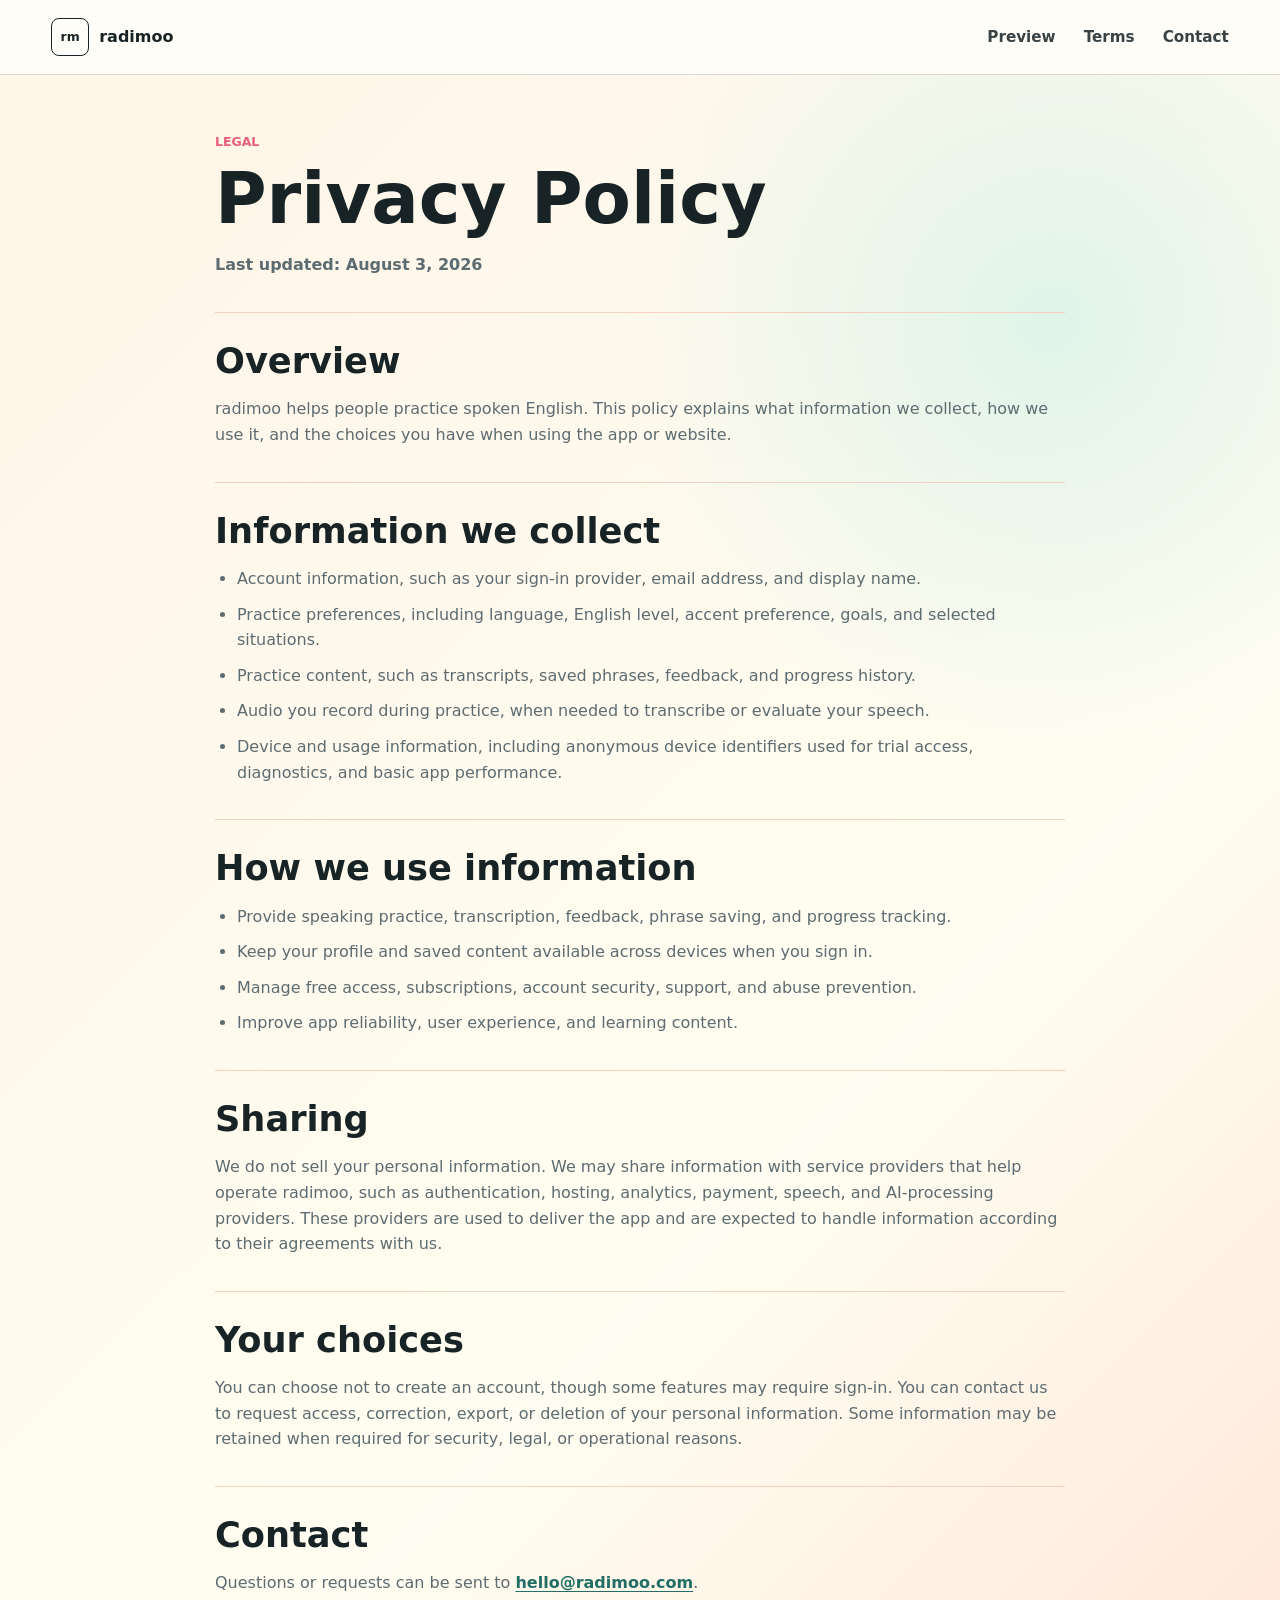
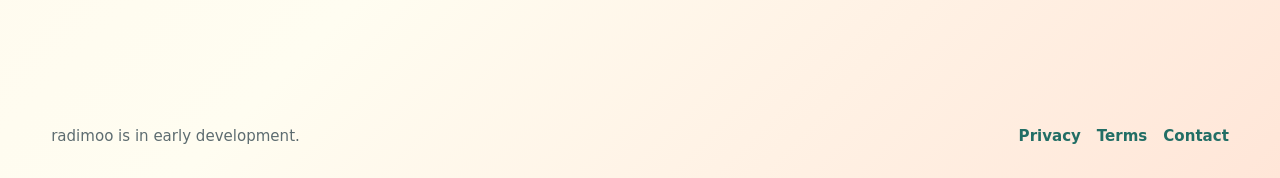
==== privacy/index.html @ b324d168 "Add public legal pages" ====
<!doctype html>
<html lang="en">
  <head>
    <meta charset="utf-8" />
    <meta name="viewport" content="width=device-width, initial-scale=1" />
    <meta
      name="description"
      content="Privacy Policy for radimoo, an English speaking practice app."
    />
    <title>Privacy Policy | radimoo</title>
    <link rel="icon" href="../favicon.svg" type="image/svg+xml" />
    <link rel="stylesheet" href="../styles.css" />
  </head>
  <body class="legal-page">
    <header class="site-header is-scrolled" aria-label="Site header">
      <a class="brand" href="../index.html" aria-label="radimoo home">
        <span class="brand-mark" aria-hidden="true">rm</span>
        <span>radimoo</span>
      </a>
      <nav class="nav-links" aria-label="Main navigation">
        <a href="../index.html#preview">Preview</a>
        <a href="../terms/">Terms</a>
        <a href="mailto:hello@radimoo.com">Contact</a>
      </nav>
    </header>

    <main class="legal-main">
      <p class="eyebrow">Legal</p>
      <h1>Privacy Policy</h1>
      <p class="legal-updated">Last updated: August 3, 2026</p>

      <section class="legal-section">
        <h2>Overview</h2>
        <p>
          radimoo helps people practice spoken English. This policy explains what information we
          collect, how we use it, and the choices you have when using the app or website.
        </p>
      </section>

      <section class="legal-section">
        <h2>Information we collect</h2>
        <ul>
          <li>Account information, such as your sign-in provider, email address, and display name.</li>
          <li>Practice preferences, including language, English level, accent preference, goals, and selected situations.</li>
          <li>Practice content, such as transcripts, saved phrases, feedback, and progress history.</li>
          <li>Audio you record during practice, when needed to transcribe or evaluate your speech.</li>
          <li>Device and usage information, including anonymous device identifiers used for trial access, diagnostics, and basic app performance.</li>
        </ul>
      </section>

      <section class="legal-section">
        <h2>How we use information</h2>
        <ul>
          <li>Provide speaking practice, transcription, feedback, phrase saving, and progress tracking.</li>
          <li>Keep your profile and saved content available across devices when you sign in.</li>
          <li>Manage free access, subscriptions, account security, support, and abuse prevention.</li>
          <li>Improve app reliability, user experience, and learning content.</li>
        </ul>
      </section>

      <section class="legal-section">
        <h2>Sharing</h2>
        <p>
          We do not sell your personal information. We may share information with service providers
          that help operate radimoo, such as authentication, hosting, analytics, payment, speech,
          and AI-processing providers. These providers are used to deliver the app and are expected
          to handle information according to their agreements with us.
        </p>
      </section>

      <section class="legal-section">
        <h2>Your choices</h2>
        <p>
          You can choose not to create an account, though some features may require sign-in. You can
          contact us to request access, correction, export, or deletion of your personal information.
          Some information may be retained when required for security, legal, or operational reasons.
        </p>
      </section>

      <section class="legal-section">
        <h2>Contact</h2>
        <p>
          Questions or requests can be sent to
          <a href="mailto:hello@radimoo.com">hello@radimoo.com</a>.
        </p>
      </section>
    </main>

    <footer class="site-footer">
      <p>radimoo is in early development.</p>
      <nav class="footer-links" aria-label="Legal and contact links">
        <a href="../privacy/">Privacy</a>
        <a href="../terms/">Terms</a>
        <a href="mailto:hello@radimoo.com">Contact</a>
      </nav>
    </footer>
  </body>
</html>
---- styles.css ----
:root {
  color-scheme: light;
  --ink: #182326;
  --muted: #5d6c70;
  --soft: #ffe6d8;
  --paper: #fff4e8;
  --line: #f5cfc0;
  --teal: #2f8f83;
  --teal-dark: #226e65;
  --coral: #e85d7a;
  --gold: #f7b733;
  --mint: #ddf3e8;
  --peach: #ffe2c5;
  --white: #ffffff;
  --shadow: 0 18px 55px rgba(24, 35, 38, 0.14);
  font-family:
    Inter, ui-sans-serif, system-ui, -apple-system, BlinkMacSystemFont, "Segoe UI", sans-serif;
}

* {
  box-sizing: border-box;
}

html {
  scroll-behavior: smooth;
}

body {
  margin: 0;
  background: var(--paper);
  color: var(--ink);
  font-size: 16px;
  line-height: 1.6;
}

a {
  color: inherit;
  text-decoration: none;
}

.site-header {
  position: fixed;
  z-index: 10;
  top: 0;
  left: 0;
  right: 0;
  display: flex;
  align-items: center;
  justify-content: space-between;
  gap: 24px;
  padding: 18px clamp(18px, 4vw, 56px);
  color: var(--ink);
}

.site-header.is-scrolled {
  background: rgba(255, 253, 248, 0.94);
  border-bottom: 1px solid rgba(217, 210, 197, 0.8);
  color: var(--ink);
  backdrop-filter: blur(18px);
}

.brand {
  display: inline-flex;
  align-items: center;
  gap: 10px;
  font-weight: 800;
}

.brand-mark {
  display: inline-grid;
  width: 38px;
  height: 38px;
  place-items: center;
  border: 1px solid currentColor;
  border-radius: 8px;
  font-size: 0.78rem;
  font-weight: 900;
}

.nav-links {
  display: flex;
  align-items: center;
  gap: clamp(14px, 2.2vw, 28px);
  font-size: 0.95rem;
  font-weight: 700;
}

.nav-links a {
  opacity: 0.86;
}

.nav-links a:hover,
.nav-links a:focus-visible {
  opacity: 1;
}

.hero {
  position: relative;
  min-height: 88vh;
  display: flex;
  align-items: center;
  justify-content: space-between;
  gap: clamp(28px, 6vw, 80px);
  padding: 132px clamp(20px, 6vw, 76px) 76px;
  color: var(--ink);
  background:
    radial-gradient(circle at 82% 28%, rgba(255, 226, 197, 0.95), rgba(255, 226, 197, 0) 26%),
    linear-gradient(135deg, #fff4e8 0%, #fffdf1 50%, #ddf3e8 100%);
}

.hero-content {
  position: relative;
  z-index: 1;
  max-width: 760px;
}

.eyebrow {
  margin: 0 0 12px;
  color: var(--coral);
  font-size: 0.78rem;
  font-weight: 900;
  text-transform: uppercase;
}

.hero .eyebrow {
  color: var(--coral);
}

h1,
h2,
h3,
p {
  overflow-wrap: anywhere;
}

h1 {
  margin: 0;
  max-width: 980px;
  font-size: clamp(3rem, 6.4vw, 5.75rem);
  line-height: 0.95;
  letter-spacing: 0;
}

h2 {
  margin: 0;
  font-size: clamp(2rem, 4vw, 4.25rem);
  line-height: 1.02;
  letter-spacing: 0;
}

h3 {
  margin: 0 0 8px;
  font-size: 1.1rem;
  line-height: 1.25;
}

.hero-copy {
  max-width: 660px;
  margin: 28px 0 0;
  color: var(--muted);
  font-size: clamp(1.05rem, 2vw, 1.28rem);
}

.hero-actions {
  display: flex;
  flex-wrap: wrap;
  gap: 12px;
  margin-top: 34px;
}

.button {
  display: inline-flex;
  min-height: 48px;
  align-items: center;
  justify-content: center;
  border: 1px solid transparent;
  border-radius: 8px;
  padding: 12px 18px;
  font-weight: 850;
  line-height: 1.2;
  transition:
    transform 160ms ease,
    box-shadow 160ms ease,
    background 160ms ease;
}

.button:hover,
.button:focus-visible {
  transform: translateY(-1px);
}

.button-primary {
  background: var(--coral);
  color: var(--white);
  box-shadow: 0 12px 28px rgba(217, 87, 67, 0.28);
}

.button-primary:hover,
.button-primary:focus-visible {
  background: #c94633;
}

.button-secondary {
  border-color: rgba(47, 143, 131, 0.28);
  color: var(--teal-dark);
  background: rgba(255, 255, 255, 0.56);
}

.hero-moo {
  position: relative;
  z-index: 1;
  display: grid;
  width: min(320px, 32vw);
  min-width: 220px;
  place-items: center;
  border: 1px solid rgba(245, 207, 192, 0.8);
  border-radius: 8px;
  padding: 34px;
  background: rgba(255, 253, 241, 0.68);
  box-shadow: var(--shadow);
}

.hero-moo img {
  width: 100%;
  height: auto;
  display: block;
}

.section-band {
  background: var(--soft);
  border-block: 1px solid var(--line);
}

.section-inner {
  width: min(1120px, calc(100% - 40px));
  margin: 0 auto;
  padding: 86px 0;
}

.two-column,
.waitlist-layout {
  display: grid;
  grid-template-columns: minmax(0, 0.92fr) minmax(0, 1.08fr);
  gap: clamp(32px, 6vw, 76px);
  align-items: start;
}

.two-column p,
.waitlist-copy p,
.preview-copy p {
  margin: 0;
  color: var(--muted);
  font-size: 1.12rem;
}

.section-heading {
  max-width: 760px;
  margin-bottom: 34px;
}

.benefit-grid {
  display: grid;
  grid-template-columns: repeat(3, minmax(0, 1fr));
  gap: 18px;
}

.preview-layout {
  display: grid;
  grid-template-columns: minmax(0, 0.9fr) minmax(320px, 1.1fr);
  gap: clamp(36px, 7vw, 90px);
  align-items: center;
}

.preview-copy {
  display: grid;
  gap: 22px;
}

.preview-points {
  display: flex;
  flex-wrap: wrap;
  gap: 10px;
}

.preview-points span {
  border: 1px solid rgba(31, 122, 117, 0.22);
  border-radius: 999px;
  padding: 8px 12px;
  background: rgba(31, 122, 117, 0.08);
  color: var(--teal-dark);
  font-size: 0.92rem;
  font-weight: 850;
}

.phone-stage {
  position: relative;
  min-height: 580px;
}

.phone-frame {
  border: 10px solid #10191b;
  border-radius: 38px;
  background: #10191b;
  box-shadow: var(--shadow);
}

.phone-frame-main {
  position: relative;
  z-index: 2;
  width: min(330px, 82vw);
  margin-left: clamp(0px, 7vw, 76px);
}

.demo-phone-frame {
  width: min(280px, 72vw);
  margin-left: clamp(0px, 5vw, 56px);
}

.phone-frame-side {
  position: absolute;
  right: 0;
  bottom: 8px;
  z-index: 1;
  width: 210px;
  opacity: 0.92;
  transform: rotate(5deg);
}

.phone-screen {
  min-height: 560px;
  overflow: hidden;
  border-radius: 28px;
  padding: 18px;
  background:
    linear-gradient(180deg, rgba(232, 93, 122, 0.1), rgba(255, 253, 241, 0) 34%),
    #fffdf1;
  color: var(--ink);
}

.demo-video-screen {
  min-height: 0;
  padding: 0;
  background: #10191b;
}

.demo-video {
  display: block;
  width: 100%;
  height: auto;
  border-radius: 28px;
}

.phone-status,
.app-header {
  display: flex;
  align-items: center;
  justify-content: space-between;
  gap: 12px;
}

.phone-status {
  color: var(--muted);
  font-size: 0.78rem;
  font-weight: 850;
}

.app-header {
  display: block;
  margin-top: 22px;
}

.app-header p,
.prompt-label,
.voice-card p {
  margin: 0;
  color: var(--muted);
  font-size: 0.78rem;
  font-weight: 850;
  text-transform: uppercase;
}

.prompt-header {
  display: flex;
  align-items: center;
  justify-content: space-between;
  gap: 12px;
}

.mock-play-button {
  display: inline-grid;
  width: 34px;
  height: 34px;
  flex: 0 0 auto;
  place-items: center;
  border: 3px solid var(--coral);
  border-radius: 999px;
  padding: 0;
  background: rgba(232, 93, 122, 0.08);
  color: var(--coral);
}

.mock-play-button span {
  width: 0;
  height: 0;
  margin-left: 3px;
  border-top: 7px solid transparent;
  border-bottom: 7px solid transparent;
  border-left: 10px solid currentColor;
}

.app-header h3 {
  margin-top: 4px;
  font-size: 1.75rem;
}

.prompt-card,
.voice-card,
.feedback-card {
  border: 1px solid var(--line);
  border-radius: 8px;
  background: var(--white);
  box-shadow: 0 12px 26px rgba(24, 35, 38, 0.08);
}

.prompt-card {
  margin-top: 22px;
  padding: 18px;
}

.prompt-card p:last-child {
  margin: 10px 0 0;
  color: var(--ink);
  font-weight: 750;
  line-height: 1.42;
}

.voice-card {
  display: flex;
  align-items: center;
  gap: 14px;
  margin-top: 14px;
  padding: 16px;
  background: var(--teal);
  color: var(--white);
}

.user-said-card {
  background: #fff2ec;
}

.voice-card p {
  color: rgba(255, 255, 255, 0.72);
}

.voice-card strong {
  display: block;
  margin-top: 2px;
  font-size: 1.35rem;
}

.voice-dot {
  display: inline-block;
  width: 42px;
  height: 42px;
  border: 10px solid rgba(255, 255, 255, 0.24);
  border-radius: 999px;
  background: var(--white);
}

.feedback-card {
  margin-top: 14px;
  padding: 18px;
}

.feedback-card > p:not(.prompt-label) {
  margin: 10px 0 0;
  color: var(--ink);
  font-size: 0.95rem;
  line-height: 1.45;
}

.feedback-card ul {
  display: grid;
  gap: 8px;
  padding: 0;
  margin: 12px 0 0;
  list-style: none;
}

.feedback-card li {
  border-radius: 8px;
  padding: 9px 10px;
  background: var(--soft);
  color: var(--teal-dark);
  font-size: 0.92rem;
  font-weight: 800;
}

.compact-screen {
  min-height: 390px;
  display: grid;
  align-content: start;
  gap: 10px;
  padding-top: 28px;
}

.compact-screen h3 {
  margin: 18px 0 6px;
  font-size: 1.35rem;
}

.compact-screen span {
  border: 1px solid var(--line);
  border-radius: 8px;
  padding: 10px;
  background: var(--white);
  color: var(--teal-dark);
  font-size: 0.88rem;
  font-weight: 850;
}

.mini-bar {
  width: 52px;
  height: 5px;
  margin: 0 auto 6px;
  border-radius: 999px;
  background: #10191b;
}

.benefit-card {
  min-height: 250px;
  padding: 26px;
  border: 1px solid var(--line);
  border-radius: 8px;
  background: var(--white);
  box-shadow: 0 14px 34px rgba(24, 35, 38, 0.08);
}

.benefit-card p {
  margin: 0;
  color: var(--muted);
}

.icon-box {
  width: 44px;
  height: 44px;
  margin-bottom: 24px;
  border-radius: 8px;
  background: rgba(31, 122, 117, 0.14);
  position: relative;
}

.icon-box span,
.icon-box::after {
  position: absolute;
  content: "";
  border-radius: 999px;
  background: var(--teal);
}

.icon-box span {
  width: 18px;
  height: 18px;
  left: 9px;
  top: 9px;
}

.icon-box::after {
  width: 18px;
  height: 8px;
  right: 8px;
  bottom: 10px;
}

.icon-box-alt {
  background: rgba(214, 155, 45, 0.16);
}

.icon-box-alt span,
.icon-box-alt::after {
  background: var(--gold);
}

.icon-box-warm {
  background: rgba(217, 87, 67, 0.14);
}

.icon-box-warm span,
.icon-box-warm::after {
  background: var(--coral);
}

.steps {
  display: grid;
  grid-template-columns: repeat(3, minmax(0, 1fr));
  gap: 18px;
  padding: 0;
  margin: 0;
  list-style: none;
}

.steps li {
  display: grid;
  grid-template-columns: auto 1fr;
  gap: 16px;
  min-height: 150px;
  padding: 22px;
  border-top: 3px solid var(--teal);
  background: var(--paper);
}

.step-number {
  display: inline-grid;
  width: 34px;
  height: 34px;
  place-items: center;
  border-radius: 8px;
  background: var(--teal);
  color: var(--white);
  font-weight: 900;
}

.steps p {
  margin: 0;
  color: var(--muted);
}

.scenario-grid {
  display: grid;
  grid-template-columns: repeat(4, minmax(0, 1fr));
  gap: 12px;
}

.scenario-grid span {
  display: flex;
  min-height: 72px;
  align-items: center;
  justify-content: center;
  border: 1px solid var(--line);
  border-radius: 8px;
  padding: 14px;
  background: var(--white);
  color: var(--teal-dark);
  font-weight: 850;
  text-align: center;
}

.scenario-grid .scenario-more {
  border-style: dashed;
  background: rgba(221, 243, 232, 0.56);
  color: var(--muted);
}

.waitlist-copy {
  display: grid;
  gap: 22px;
}

.check-list {
  display: grid;
  gap: 10px;
  padding: 0;
  margin: 0;
  color: var(--ink);
  list-style: none;
}

.check-list li {
  position: relative;
  padding-left: 28px;
}

.check-list li::before {
  position: absolute;
  top: 0.58em;
  left: 0;
  width: 14px;
  height: 8px;
  border-left: 3px solid var(--teal);
  border-bottom: 3px solid var(--teal);
  content: "";
  transform: rotate(-45deg);
}

.form-panel {
  border: 1px solid var(--line);
  border-radius: 8px;
  background: var(--white);
  box-shadow: var(--shadow);
}

.form-placeholder {
  display: grid;
  gap: 16px;
  padding: clamp(24px, 4vw, 38px);
}

.form-placeholder p {
  margin: 0;
  color: var(--muted);
}

.form-placeholder code {
  padding: 2px 5px;
  border-radius: 5px;
  background: var(--soft);
  color: var(--teal-dark);
  font-size: 0.92em;
}

.signup-fields {
  display: grid;
  grid-template-columns: repeat(2, minmax(0, 1fr));
  gap: 10px;
}

.signup-fields span {
  border: 1px solid var(--line);
  border-radius: 8px;
  padding: 10px 12px;
  background: var(--soft);
  color: var(--teal-dark);
  font-size: 0.9rem;
  font-weight: 850;
}

.form-label {
  color: var(--coral) !important;
  font-size: 0.78rem;
  font-weight: 900;
  text-transform: uppercase;
}

.setup-warning {
  border-left: 3px solid var(--gold);
  padding-left: 12px;
  font-size: 0.92rem;
}

.site-footer {
  display: flex;
  align-items: center;
  justify-content: space-between;
  gap: 16px;
  padding: 30px clamp(20px, 4vw, 56px);
  color: var(--muted);
  font-size: 0.94rem;
}

.site-footer p {
  margin: 0;
}

.site-footer a {
  color: var(--teal-dark);
  font-weight: 850;
}

.footer-links {
  display: flex;
  flex-wrap: wrap;
  gap: 16px;
}

.legal-page {
  background:
    radial-gradient(circle at 82% 18%, rgba(221, 243, 232, 0.9), rgba(221, 243, 232, 0) 24%),
    linear-gradient(135deg, #fff4e8 0%, #fffdf1 64%, #ffe6d8 100%);
}

.legal-main {
  width: min(850px, calc(100% - 40px));
  margin: 0 auto;
  padding: 132px 0 82px;
}

.legal-main h1 {
  font-size: clamp(2.4rem, 6vw, 4.4rem);
  line-height: 1;
}

.legal-updated {
  margin: 18px 0 0;
  color: var(--muted);
  font-weight: 750;
}

.legal-section {
  margin-top: 34px;
  padding-top: 28px;
  border-top: 1px solid var(--line);
}

.legal-section h2 {
  font-size: clamp(1.5rem, 3vw, 2.2rem);
  line-height: 1.12;
}

.legal-section p,
.legal-section li {
  color: var(--muted);
}

.legal-section a {
  color: var(--teal-dark);
  font-weight: 850;
  text-decoration: underline;
  text-underline-offset: 3px;
}

.legal-section ul {
  display: grid;
  gap: 10px;
  padding-left: 22px;
}

@media (max-width: 860px) {
  .site-header {
    position: absolute;
  }

  .nav-links {
    display: none;
  }

  .hero {
    min-height: 86vh;
    padding-top: 104px;
    padding-bottom: 58px;
    background-position: 58% center;
    flex-direction: column;
    align-items: flex-start;
  }

  .hero-moo {
    width: min(260px, 70vw);
    min-width: 0;
    padding: 24px;
  }

  h1 {
    max-width: 720px;
  }

  .two-column,
  .waitlist-layout,
  .preview-layout,
  .benefit-grid,
  .steps {
    grid-template-columns: 1fr;
  }

  .phone-stage {
    min-height: auto;
  }

  .phone-frame-main {
    margin-inline: auto;
  }

  .demo-phone-frame {
    width: min(280px, 74vw);
  }

  .phone-frame-side {
    display: none;
  }

  .scenario-grid {
    grid-template-columns: repeat(2, minmax(0, 1fr));
  }
}

@media (max-width: 560px) {
  body {
    font-size: 15px;
  }

  .hero {
    min-height: 84vh;
    padding-inline: 20px;
  }

  .button {
    width: 100%;
  }

  .section-inner {
    width: min(100% - 32px, 1120px);
    padding: 62px 0;
  }

  .scenario-grid {
    grid-template-columns: 1fr;
  }

  .phone-stage {
    min-height: auto;
  }

  .phone-frame-main {
    width: min(320px, 100%);
  }

  .demo-phone-frame {
    width: min(270px, 82vw);
  }

  .phone-screen {
    min-height: 520px;
  }

  .demo-video-screen {
    min-height: 0;
  }

  .signup-fields {
    grid-template-columns: 1fr;
  }

  .site-footer {
    align-items: flex-start;
    flex-direction: column;
  }

  .legal-main {
    width: min(100% - 32px, 850px);
    padding-top: 104px;
  }
}
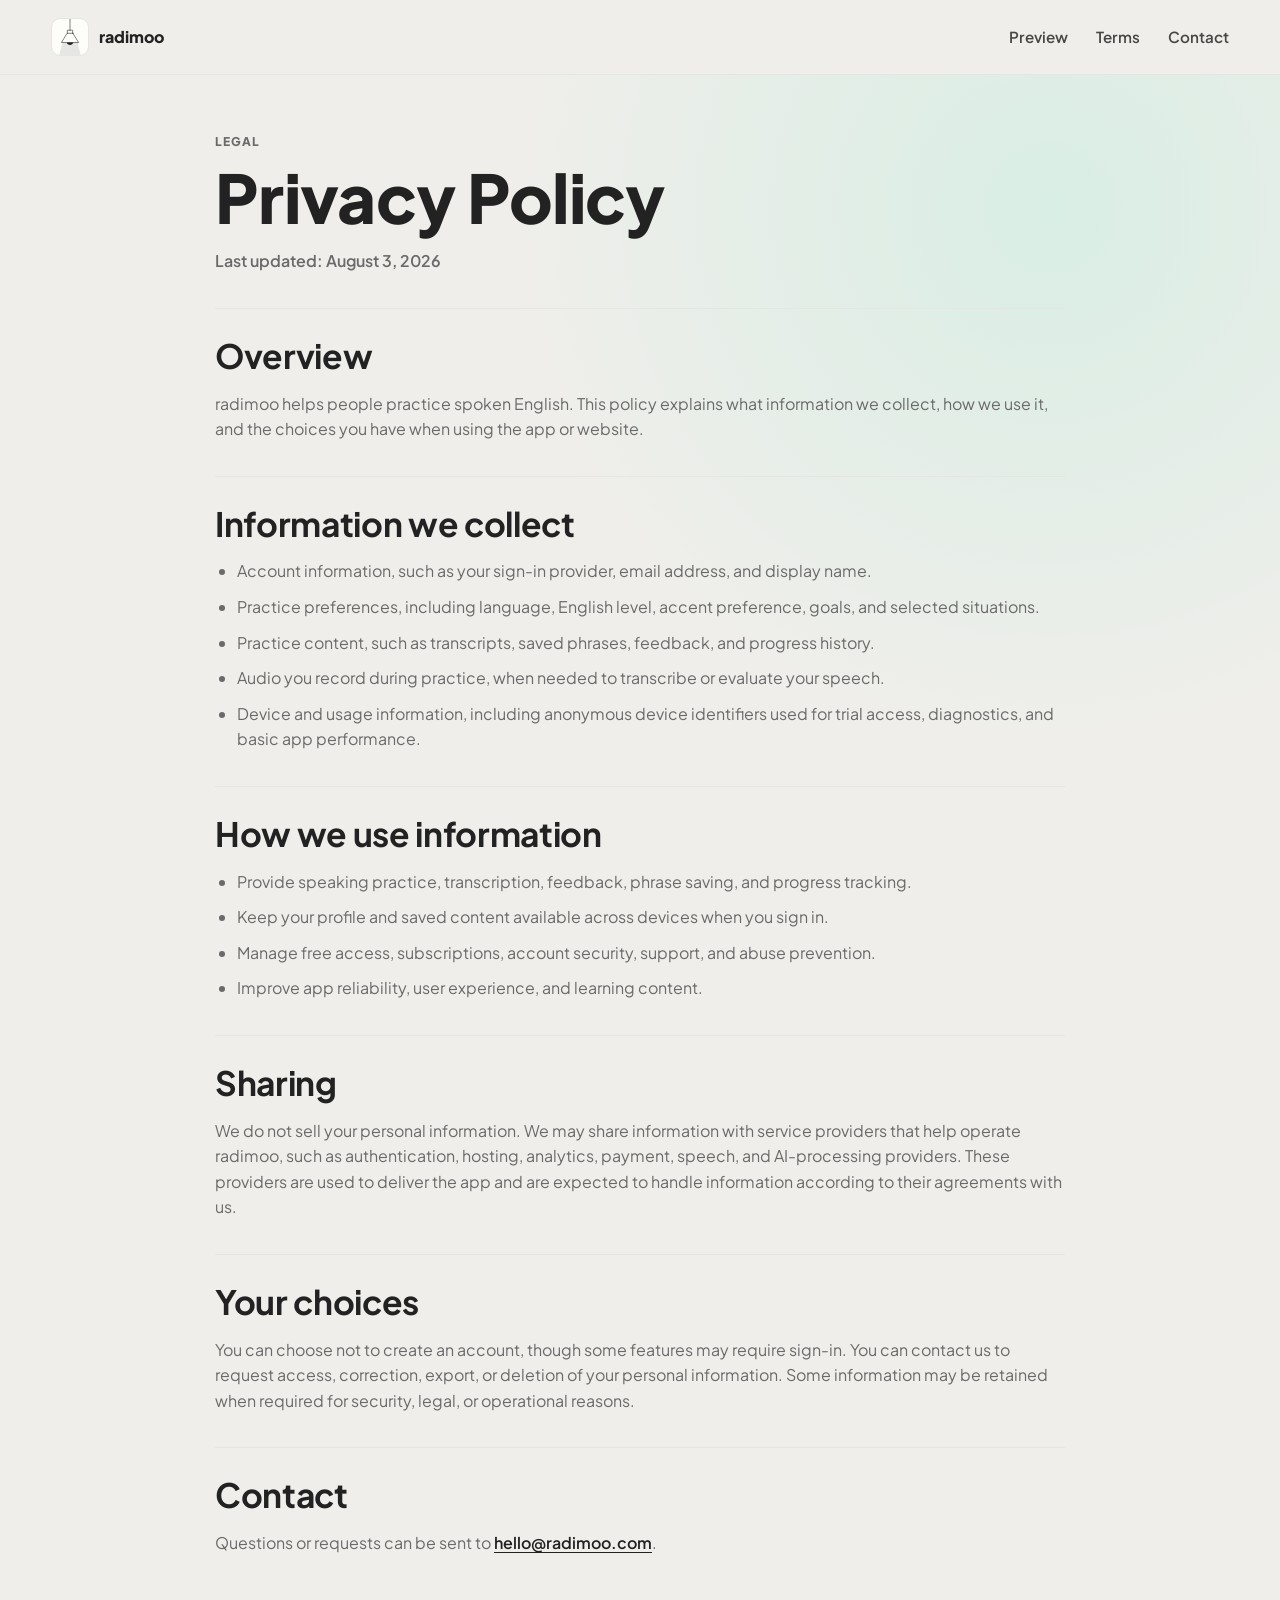
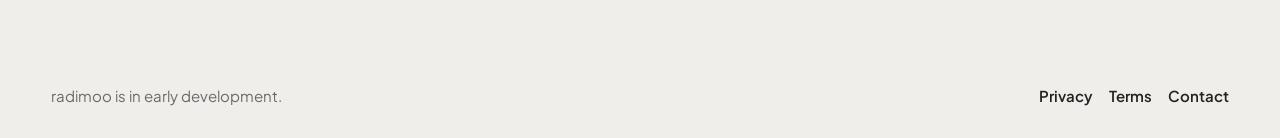
==== commit 0a88db38: "Restyle landing to radimoo v2 app theme, narrow layout, lamp brand mark - Constrain home page conten" ====
--- a/privacy/index.html
+++ b/privacy/index.html
@@ -9,12 +9,20 @@
     />
     <title>Privacy Policy | radimoo</title>
     <link rel="icon" href="../favicon.svg" type="image/svg+xml" />
+    <link rel="preconnect" href="https://fonts.googleapis.com" />
+    <link rel="preconnect" href="https://fonts.gstatic.com" crossorigin />
+    <link
+      href="https://fonts.googleapis.com/css2?family=Plus+Jakarta+Sans:wght@400;500;600;700;800&display=swap"
+      rel="stylesheet"
+    />
     <link rel="stylesheet" href="../styles.css" />
   </head>
   <body class="legal-page">
     <header class="site-header is-scrolled" aria-label="Site header">
       <a class="brand" href="../index.html" aria-label="radimoo home">
-        <span class="brand-mark" aria-hidden="true">rm</span>
+        <span class="brand-mark" aria-hidden="true">
+          <img src="../favicon.svg" alt="" />
+        </span>
         <span>radimoo</span>
       </a>
       <nav class="nav-links" aria-label="Main navigation">
--- a/styles.css
+++ b/styles.css
@@ -1,20 +1,23 @@
 :root {
   color-scheme: light;
-  --ink: #182326;
-  --muted: #5d6c70;
-  --soft: #ffe6d8;
-  --paper: #fff4e8;
-  --line: #f5cfc0;
-  --teal: #2f8f83;
-  --teal-dark: #226e65;
-  --coral: #e85d7a;
-  --gold: #f7b733;
-  --mint: #ddf3e8;
-  --peach: #ffe2c5;
+  /* radimoo v2 app palette (frontend/lib/config/constants.dart) */
+  --ink: #222222;
+  --muted: #6a6a6a;
+  --faint: #858585;
+  --paper: #f0eeeb;
+  --card: #ffffff;
+  --card-soft: #f9f9f4;
+  --line: #e5e5e1;
+  --accent: #0aeba5;
+  --yellow: #ffe927;
+  --orange: #ff6f43;
+  --purple: #9747ff;
+  --near-white: #fdfdfa;
   --white: #ffffff;
-  --shadow: 0 18px 55px rgba(24, 35, 38, 0.14);
+  --shadow: 0 12px 32px rgba(23, 23, 23, 0.08);
   font-family:
-    Inter, ui-sans-serif, system-ui, -apple-system, BlinkMacSystemFont, "Segoe UI", sans-serif;
+    "Plus Jakarta Sans", Inter, ui-sans-serif, system-ui, -apple-system,
+    BlinkMacSystemFont, "Segoe UI", sans-serif;
 }
 
 * {
@@ -53,8 +56,8 @@
 }
 
 .site-header.is-scrolled {
-  background: rgba(255, 253, 248, 0.94);
-  border-bottom: 1px solid rgba(217, 210, 197, 0.8);
+  background: rgba(240, 238, 235, 0.92);
+  border-bottom: 1px solid var(--line);
   color: var(--ink);
   backdrop-filter: blur(18px);
 }
@@ -71,10 +74,15 @@
   width: 38px;
   height: 38px;
   place-items: center;
-  border: 1px solid currentColor;
-  border-radius: 8px;
-  font-size: 0.78rem;
-  font-weight: 900;
+  overflow: hidden;
+  border: 1px solid var(--line);
+  border-radius: 9px;
+}
+
+.brand-mark img {
+  display: block;
+  width: 100%;
+  height: 100%;
 }
 
 .nav-links {
@@ -82,11 +90,11 @@
   align-items: center;
   gap: clamp(14px, 2.2vw, 28px);
   font-size: 0.95rem;
-  font-weight: 700;
+  font-weight: 600;
 }
 
 .nav-links a {
-  opacity: 0.86;
+  opacity: 0.82;
 }
 
 .nav-links a:hover,
@@ -96,34 +104,28 @@
 
 .hero {
   position: relative;
-  min-height: 88vh;
-  display: flex;
-  align-items: center;
-  justify-content: space-between;
-  gap: clamp(28px, 6vw, 80px);
-  padding: 132px clamp(20px, 6vw, 76px) 76px;
+  padding: 150px 20px 90px;
   color: var(--ink);
   background:
-    radial-gradient(circle at 82% 28%, rgba(255, 226, 197, 0.95), rgba(255, 226, 197, 0) 26%),
-    linear-gradient(135deg, #fff4e8 0%, #fffdf1 50%, #ddf3e8 100%);
+    radial-gradient(circle at 82% 22%, rgba(10, 235, 165, 0.13), rgba(10, 235, 165, 0) 38%),
+    radial-gradient(circle at 12% 85%, rgba(255, 233, 39, 0.16), rgba(255, 233, 39, 0) 42%),
+    var(--paper);
 }
 
 .hero-content {
   position: relative;
   z-index: 1;
-  max-width: 760px;
+  width: min(850px, 100%);
+  margin: 0 auto;
 }
 
 .eyebrow {
   margin: 0 0 12px;
-  color: var(--coral);
-  font-size: 0.78rem;
-  font-weight: 900;
+  color: var(--muted);
+  font-size: 0.75rem;
+  font-weight: 800;
+  letter-spacing: 0.08em;
   text-transform: uppercase;
-}
-
-.hero .eyebrow {
-  color: var(--coral);
 }
 
 h1,
@@ -135,30 +137,32 @@
 
 h1 {
   margin: 0;
-  max-width: 980px;
-  font-size: clamp(3rem, 6.4vw, 5.75rem);
-  line-height: 0.95;
-  letter-spacing: 0;
+  font-size: clamp(2.4rem, 6vw, 4.2rem);
+  font-weight: 800;
+  line-height: 1.02;
+  letter-spacing: -0.01em;
 }
 
 h2 {
   margin: 0;
-  font-size: clamp(2rem, 4vw, 4.25rem);
-  line-height: 1.02;
-  letter-spacing: 0;
+  font-size: clamp(1.7rem, 3.2vw, 2.5rem);
+  font-weight: 700;
+  line-height: 1.1;
+  letter-spacing: -0.01em;
 }
 
 h3 {
   margin: 0 0 8px;
   font-size: 1.1rem;
+  font-weight: 700;
   line-height: 1.25;
 }
 
 .hero-copy {
-  max-width: 660px;
-  margin: 28px 0 0;
+  max-width: 640px;
+  margin: 26px 0 0;
   color: var(--muted);
-  font-size: clamp(1.05rem, 2vw, 1.28rem);
+  font-size: clamp(1.05rem, 2vw, 1.2rem);
 }
 
 .hero-actions {
@@ -170,13 +174,14 @@
 
 .button {
   display: inline-flex;
-  min-height: 48px;
+  min-height: 52px;
   align-items: center;
   justify-content: center;
   border: 1px solid transparent;
-  border-radius: 8px;
-  padding: 12px 18px;
-  font-weight: 850;
+  border-radius: 999px;
+  padding: 14px 28px;
+  font-weight: 600;
+  font-size: 1.02rem;
   line-height: 1.2;
   transition:
     transform 160ms ease,
@@ -190,51 +195,30 @@
 }
 
 .button-primary {
-  background: var(--coral);
-  color: var(--white);
-  box-shadow: 0 12px 28px rgba(217, 87, 67, 0.28);
+  background: var(--ink);
+  color: var(--near-white);
 }
 
 .button-primary:hover,
 .button-primary:focus-visible {
-  background: #c94633;
+  background: #000000;
 }
 
 .button-secondary {
-  border-color: rgba(47, 143, 131, 0.28);
-  color: var(--teal-dark);
-  background: rgba(255, 255, 255, 0.56);
-}
-
-.hero-moo {
-  position: relative;
-  z-index: 1;
-  display: grid;
-  width: min(320px, 32vw);
-  min-width: 220px;
-  place-items: center;
-  border: 1px solid rgba(245, 207, 192, 0.8);
-  border-radius: 8px;
-  padding: 34px;
-  background: rgba(255, 253, 241, 0.68);
-  box-shadow: var(--shadow);
-}
-
-.hero-moo img {
-  width: 100%;
-  height: auto;
-  display: block;
+  border-color: var(--line);
+  color: var(--ink);
+  background: var(--white);
 }
 
 .section-band {
-  background: var(--soft);
+  background: var(--card-soft);
   border-block: 1px solid var(--line);
 }
 
 .section-inner {
-  width: min(1120px, calc(100% - 40px));
+  width: min(850px, calc(100% - 40px));
   margin: 0 auto;
-  padding: 86px 0;
+  padding: 72px 0;
 }
 
 .two-column,
@@ -250,7 +234,7 @@
 .preview-copy p {
   margin: 0;
   color: var(--muted);
-  font-size: 1.12rem;
+  font-size: 1.08rem;
 }
 
 .section-heading {
@@ -283,13 +267,13 @@
 }
 
 .preview-points span {
-  border: 1px solid rgba(31, 122, 117, 0.22);
+  border: 1px solid var(--line);
   border-radius: 999px;
-  padding: 8px 12px;
-  background: rgba(31, 122, 117, 0.08);
-  color: var(--teal-dark);
-  font-size: 0.92rem;
-  font-weight: 850;
+  padding: 8px 14px;
+  background: var(--white);
+  color: var(--ink);
+  font-size: 0.9rem;
+  font-weight: 600;
 }
 
 .phone-stage {
@@ -298,9 +282,9 @@
 }
 
 .phone-frame {
-  border: 10px solid #10191b;
+  border: 10px solid #171717;
   border-radius: 38px;
-  background: #10191b;
+  background: #171717;
   box-shadow: var(--shadow);
 }
 
@@ -312,8 +296,8 @@
 }
 
 .demo-phone-frame {
-  width: min(280px, 72vw);
-  margin-left: clamp(0px, 5vw, 56px);
+  width: min(260px, 72vw);
+  margin-left: 0;
 }
 
 .phone-frame-side {
@@ -321,7 +305,7 @@
   right: 0;
   bottom: 8px;
   z-index: 1;
-  width: 210px;
+  width: 190px;
   opacity: 0.92;
   transform: rotate(5deg);
 }
@@ -331,16 +315,14 @@
   overflow: hidden;
   border-radius: 28px;
   padding: 18px;
-  background:
-    linear-gradient(180deg, rgba(232, 93, 122, 0.1), rgba(255, 253, 241, 0) 34%),
-    #fffdf1;
+  background: var(--card-soft);
   color: var(--ink);
 }
 
 .demo-video-screen {
   min-height: 0;
   padding: 0;
-  background: #10191b;
+  background: #171717;
 }
 
 .demo-video {
@@ -359,9 +341,9 @@
 }
 
 .phone-status {
-  color: var(--muted);
+  color: var(--faint);
   font-size: 0.78rem;
-  font-weight: 850;
+  font-weight: 700;
 }
 
 .app-header {
@@ -373,9 +355,10 @@
 .prompt-label,
 .voice-card p {
   margin: 0;
-  color: var(--muted);
-  font-size: 0.78rem;
-  font-weight: 850;
+  color: var(--faint);
+  font-size: 0.75rem;
+  font-weight: 700;
+  letter-spacing: 0.06em;
   text-transform: uppercase;
 }
 
@@ -392,11 +375,11 @@
   height: 34px;
   flex: 0 0 auto;
   place-items: center;
-  border: 3px solid var(--coral);
+  border: 3px solid var(--ink);
   border-radius: 999px;
   padding: 0;
-  background: rgba(232, 93, 122, 0.08);
-  color: var(--coral);
+  background: var(--white);
+  color: var(--ink);
 }
 
 .mock-play-button span {
@@ -417,9 +400,8 @@
 .voice-card,
 .feedback-card {
   border: 1px solid var(--line);
-  border-radius: 8px;
-  background: var(--white);
-  box-shadow: 0 12px 26px rgba(24, 35, 38, 0.08);
+  border-radius: 16px;
+  background: var(--white);
 }
 
 .prompt-card {
@@ -430,7 +412,7 @@
 .prompt-card p:last-child {
   margin: 10px 0 0;
   color: var(--ink);
-  font-weight: 750;
+  font-weight: 600;
   line-height: 1.42;
 }
 
@@ -440,16 +422,17 @@
   gap: 14px;
   margin-top: 14px;
   padding: 16px;
-  background: var(--teal);
-  color: var(--white);
+  background: var(--accent);
+  border-color: transparent;
+  color: var(--ink);
 }
 
 .user-said-card {
-  background: #fff2ec;
+  background: var(--card-soft);
 }
 
 .voice-card p {
-  color: rgba(255, 255, 255, 0.72);
+  color: rgba(34, 34, 34, 0.6);
 }
 
 .voice-card strong {
@@ -462,7 +445,7 @@
   display: inline-block;
   width: 42px;
   height: 42px;
-  border: 10px solid rgba(255, 255, 255, 0.24);
+  border: 10px solid rgba(34, 34, 34, 0.16);
   border-radius: 999px;
   background: var(--white);
 }
@@ -488,12 +471,12 @@
 }
 
 .feedback-card li {
-  border-radius: 8px;
+  border-radius: 10px;
   padding: 9px 10px;
-  background: var(--soft);
-  color: var(--teal-dark);
+  background: rgba(10, 235, 165, 0.16);
+  color: var(--ink);
   font-size: 0.92rem;
-  font-weight: 800;
+  font-weight: 600;
 }
 
 .compact-screen {
@@ -511,12 +494,12 @@
 
 .compact-screen span {
   border: 1px solid var(--line);
-  border-radius: 8px;
+  border-radius: 12px;
   padding: 10px;
   background: var(--white);
-  color: var(--teal-dark);
+  color: var(--ink);
   font-size: 0.88rem;
-  font-weight: 850;
+  font-weight: 600;
 }
 
 .mini-bar {
@@ -524,16 +507,15 @@
   height: 5px;
   margin: 0 auto 6px;
   border-radius: 999px;
-  background: #10191b;
+  background: #171717;
 }
 
 .benefit-card {
   min-height: 250px;
   padding: 26px;
   border: 1px solid var(--line);
-  border-radius: 8px;
-  background: var(--white);
-  box-shadow: 0 14px 34px rgba(24, 35, 38, 0.08);
+  border-radius: 24px;
+  background: var(--white);
 }
 
 .benefit-card p {
@@ -545,8 +527,8 @@
   width: 44px;
   height: 44px;
   margin-bottom: 24px;
-  border-radius: 8px;
-  background: rgba(31, 122, 117, 0.14);
+  border-radius: 14px;
+  background: rgba(10, 235, 165, 0.2);
   position: relative;
 }
 
@@ -555,7 +537,7 @@
   position: absolute;
   content: "";
   border-radius: 999px;
-  background: var(--teal);
+  background: var(--ink);
 }
 
 .icon-box span {
@@ -573,21 +555,11 @@
 }
 
 .icon-box-alt {
-  background: rgba(214, 155, 45, 0.16);
-}
-
-.icon-box-alt span,
-.icon-box-alt::after {
-  background: var(--gold);
+  background: rgba(255, 233, 39, 0.35);
 }
 
 .icon-box-warm {
-  background: rgba(217, 87, 67, 0.14);
-}
-
-.icon-box-warm span,
-.icon-box-warm::after {
-  background: var(--coral);
+  background: rgba(255, 111, 67, 0.2);
 }
 
 .steps {
@@ -605,8 +577,9 @@
   gap: 16px;
   min-height: 150px;
   padding: 22px;
-  border-top: 3px solid var(--teal);
-  background: var(--paper);
+  border: 1px solid var(--line);
+  border-radius: 20px;
+  background: var(--white);
 }
 
 .step-number {
@@ -614,10 +587,10 @@
   width: 34px;
   height: 34px;
   place-items: center;
-  border-radius: 8px;
-  background: var(--teal);
-  color: var(--white);
-  font-weight: 900;
+  border-radius: 999px;
+  background: var(--ink);
+  color: var(--near-white);
+  font-weight: 700;
 }
 
 .steps p {
@@ -637,18 +610,18 @@
   align-items: center;
   justify-content: center;
   border: 1px solid var(--line);
-  border-radius: 8px;
+  border-radius: 16px;
   padding: 14px;
   background: var(--white);
-  color: var(--teal-dark);
-  font-weight: 850;
+  color: var(--ink);
+  font-weight: 600;
   text-align: center;
 }
 
 .scenario-grid .scenario-more {
   border-style: dashed;
-  background: rgba(221, 243, 232, 0.56);
-  color: var(--muted);
+  background: transparent;
+  color: var(--faint);
 }
 
 .waitlist-copy {
@@ -676,15 +649,15 @@
   left: 0;
   width: 14px;
   height: 8px;
-  border-left: 3px solid var(--teal);
-  border-bottom: 3px solid var(--teal);
+  border-left: 3px solid var(--accent);
+  border-bottom: 3px solid var(--accent);
   content: "";
   transform: rotate(-45deg);
 }
 
 .form-panel {
   border: 1px solid var(--line);
-  border-radius: 8px;
+  border-radius: 24px;
   background: var(--white);
   box-shadow: var(--shadow);
 }
@@ -703,8 +676,8 @@
 .form-placeholder code {
   padding: 2px 5px;
   border-radius: 5px;
-  background: var(--soft);
-  color: var(--teal-dark);
+  background: var(--paper);
+  color: var(--ink);
   font-size: 0.92em;
 }
 
@@ -716,23 +689,24 @@
 
 .signup-fields span {
   border: 1px solid var(--line);
-  border-radius: 8px;
+  border-radius: 12px;
   padding: 10px 12px;
-  background: var(--soft);
-  color: var(--teal-dark);
+  background: var(--card-soft);
+  color: var(--ink);
   font-size: 0.9rem;
-  font-weight: 850;
+  font-weight: 600;
 }
 
 .form-label {
-  color: var(--coral) !important;
-  font-size: 0.78rem;
-  font-weight: 900;
+  color: var(--muted) !important;
+  font-size: 0.75rem;
+  font-weight: 800;
+  letter-spacing: 0.08em;
   text-transform: uppercase;
 }
 
 .setup-warning {
-  border-left: 3px solid var(--gold);
+  border-left: 3px solid var(--yellow);
   padding-left: 12px;
   font-size: 0.92rem;
 }
@@ -752,8 +726,8 @@
 }
 
 .site-footer a {
-  color: var(--teal-dark);
-  font-weight: 850;
+  color: var(--ink);
+  font-weight: 600;
 }
 
 .footer-links {
@@ -764,8 +738,8 @@
 
 .legal-page {
   background:
-    radial-gradient(circle at 82% 18%, rgba(221, 243, 232, 0.9), rgba(221, 243, 232, 0) 24%),
-    linear-gradient(135deg, #fff4e8 0%, #fffdf1 64%, #ffe6d8 100%);
+    radial-gradient(circle at 82% 12%, rgba(10, 235, 165, 0.1), rgba(10, 235, 165, 0) 30%),
+    var(--paper);
 }
 
 .legal-main {
@@ -775,14 +749,14 @@
 }
 
 .legal-main h1 {
-  font-size: clamp(2.4rem, 6vw, 4.4rem);
+  font-size: clamp(2.4rem, 6vw, 4.2rem);
   line-height: 1;
 }
 
 .legal-updated {
   margin: 18px 0 0;
   color: var(--muted);
-  font-weight: 750;
+  font-weight: 600;
 }
 
 .legal-section {
@@ -792,7 +766,7 @@
 }
 
 .legal-section h2 {
-  font-size: clamp(1.5rem, 3vw, 2.2rem);
+  font-size: clamp(1.5rem, 3vw, 2.1rem);
   line-height: 1.12;
 }
 
@@ -802,8 +776,8 @@
 }
 
 .legal-section a {
-  color: var(--teal-dark);
-  font-weight: 850;
+  color: var(--ink);
+  font-weight: 600;
   text-decoration: underline;
   text-underline-offset: 3px;
 }
@@ -824,22 +798,8 @@
   }
 
   .hero {
-    min-height: 86vh;
     padding-top: 104px;
     padding-bottom: 58px;
-    background-position: 58% center;
-    flex-direction: column;
-    align-items: flex-start;
-  }
-
-  .hero-moo {
-    width: min(260px, 70vw);
-    min-width: 0;
-    padding: 24px;
-  }
-
-  h1 {
-    max-width: 720px;
   }
 
   .two-column,
@@ -877,8 +837,7 @@
   }
 
   .hero {
-    min-height: 84vh;
-    padding-inline: 20px;
+    padding-inline: 16px;
   }
 
   .button {
@@ -886,7 +845,7 @@
   }
 
   .section-inner {
-    width: min(100% - 32px, 1120px);
+    width: min(100% - 32px, 850px);
     padding: 62px 0;
   }
 
